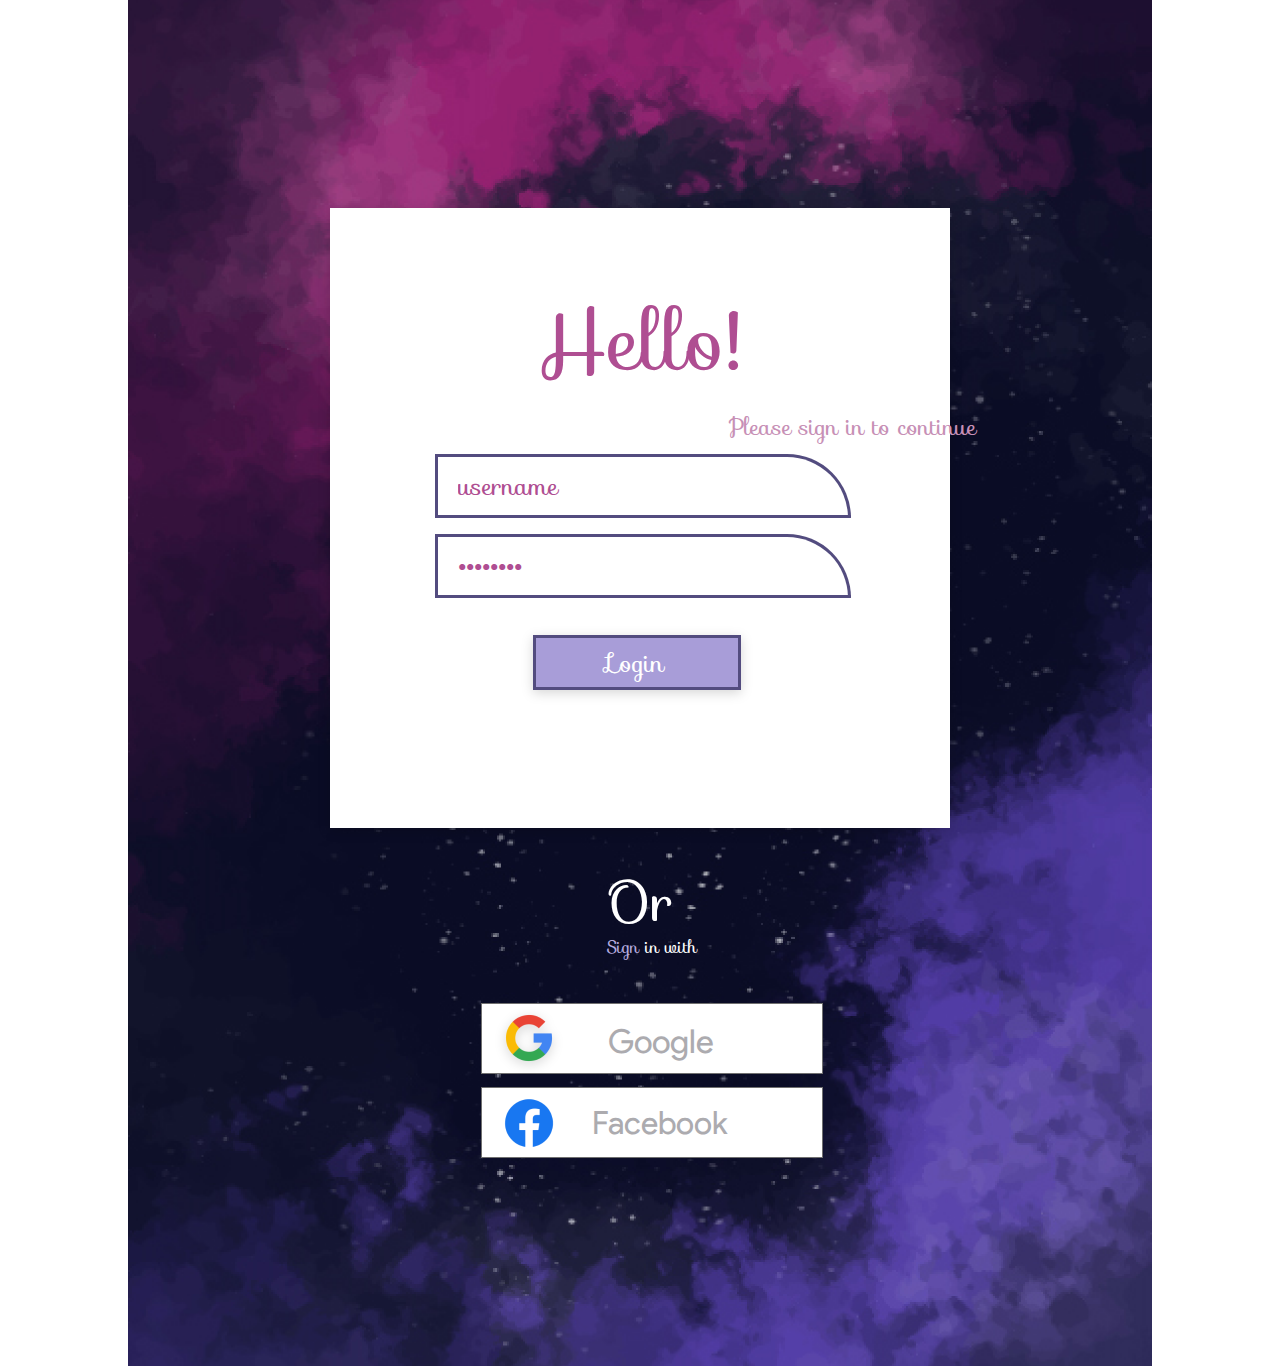
==== x1024/x1024.html @ 7624d6ab "first" ====
<!DOCTYPE html>
<html>

<head>
    <meta charset="utf-8">
    <title>Login Page</title>
    <meta name="viewport" content="width=device-width, initial-scale=1.0">
    <link rel="stylesheet" href="x1024.css">
    <script type="text/javascript">
        console.log(screen.width);
    </script>
</head>

<body>
    <div data-layer="06996014-0da0-4345-9a10-06ce4ec0eaaf" class="x1024">
        <div data-layer="4c2191fe-3790-425d-b6cc-a160a55b7c61" class="website">
            <div data-layer="8a133df7-aa14-4589-99c1-065ec653ecca" class="background5bb10cc5">
                <div data-layer="cbf87fc3-3740-4b5e-8194-6413432166a3" class="background"></div>
            </div>
            <div data-layer="cff890af-5777-4051-8615-98cfe3a8a1fc" class="loginForm"> <button type="button"
                    data-layer="66f06be8-00e6-43c3-88cc-ad3bc4954e19" name="facebookLogo" class="facebookLogo">
                    <div data-layer="e5cf8885-9d4d-4a96-a01b-4b729440501c" class="logo000f848e">
                        <div data-layer="33cc0f7d-dd61-4092-9d1c-02b6c33037a9" class="facebookrect6149acb6"></div>
                        <svg data-layer="96ffb947-8a3a-4951-bea8-08791b7230bf" preserveAspectRatio="none"
                            viewBox="0 0 50 50" class="facebooklogob22a8572">
                            <defs>
                                <pattern id="img-facebooklogob22a8572" patternContentUnits="userSpaceOnUse" width="100%"
                                    height="100%">
                                    <image xlink:href="assets/facebooklogob22a8572.png" x="0" y="0" width="50.00px"
                                        height="50.00px" />
                                </pattern>
                            </defs>
                            <path
                                d="M 25 0 C 38.8071174621582 0 50 11.1928825378418 50 25 C 50 38.8071174621582 38.8071174621582 50 25 50 C 11.1928825378418 50 0 38.8071174621582 0 25 C 0 11.1928825378418 11.1928825378418 0 25 0 Z"
                                fill="url(#img-facebooklogob22a8572)" />
                        </svg>
                        <div data-layer="95bb6014-3e74-4f67-9935-4bfc387d44ef" class="facebook63fe1c0b">Facebook</div>
                    </div>
                    <div data-layer="4ebdb425-833b-4869-a944-f3d8877b763a" class="logo8d537b57">
                        <div data-layer="64442ae7-9b20-4f4d-afd3-f9423cf5f884" class="facebookrectd23b0a0f"></div>
                        <svg data-layer="4b50378a-e446-4d9b-9322-bf947736691b" preserveAspectRatio="none"
                            viewBox="0 0 50 50" class="facebooklogobdb9234d">
                            <defs>
                                <pattern id="img-facebooklogobdb9234d" patternContentUnits="userSpaceOnUse" width="100%"
                                    height="100%">
                                    <image xlink:href="assets/facebooklogobdb9234d.png" x="0" y="0" width="50.00px"
                                        height="50.00px" />
                                </pattern>
                            </defs>
                            <path
                                d="M 25 0 C 38.8071174621582 0 50 11.1928825378418 50 25 C 50 38.8071174621582 38.8071174621582 50 25 50 C 11.1928825378418 50 0 38.8071174621582 0 25 C 0 11.1928825378418 11.1928825378418 0 25 0 Z"
                                fill="url(#img-facebooklogobdb9234d)" />
                        </svg>
                        <div data-layer="facfa5a8-1913-48be-a22a-1544309f64ad" class="facebook3831010b">Facebook</div>
                    </div>
                    <div data-layer="7caef04f-f665-48e0-9fbf-e6f5e1e506fe" class="logoa5925969">
                        <div data-layer="d1ba24a2-1dd3-4b01-bc7f-4114c4512210" class="facebookrect"></div>
                        <svg data-layer="209c34a5-d005-463c-bb88-52cc22680913" preserveAspectRatio="none"
                            viewBox="0 0 50 50" class="facebooklogo">
                            <defs>
                                <pattern id="img-facebooklogo" patternContentUnits="userSpaceOnUse" width="100%"
                                    height="100%">
                                    <image xlink:href="assets/facebooklogo.png" x="0" y="0" width="50.00px"
                                        height="50.00px" />
                                </pattern>
                            </defs>
                            <path
                                d="M 25 0 C 38.8071174621582 0 50 11.1928825378418 50 25 C 50 38.8071174621582 38.8071174621582 50 25 50 C 11.1928825378418 50 0 38.8071174621582 0 25 C 0 11.1928825378418 11.1928825378418 0 25 0 Z"
                                fill="url(#img-facebooklogo)" />
                        </svg>
                        <div data-layer="62e8162f-1717-4dc8-8aa2-21796765a049" class="facebook">Facebook</div>
                    </div>
                </button>
                <button type="button" data-layer="5bb12b77-4bcf-4db2-8813-9a009b076f96" name="googleLogo"
                    class="googleLogo">
                    <div data-layer="7aa3e3fb-da29-4218-8ebf-0dfdd0ab4d3e" class="logo41f1d708">
                        <div data-layer="cbe11f07-ab63-4a25-a7b4-08d5435fb475" class="googlerect0ce26aff"></div>
                        <svg data-layer="506bcc7a-b316-4485-9949-feb83c23cc85" preserveAspectRatio="none"
                            viewBox="0 0 50 50.00006103515625" class="googlelogo6697def2">
                            <defs>
                                <pattern id="img-googlelogo6697def2" patternContentUnits="userSpaceOnUse" width="100%"
                                    height="100%">
                                    <image xlink:href="assets/googlelogo6697def2.png" x="0" y="0" width="50.00px"
                                        height="50.00px" />
                                </pattern>
                            </defs>
                            <path
                                d="M 25 0 C 38.8071174621582 0 50 11.1928825378418 50 25 C 50 38.8071174621582 38.8071174621582 50 25 50 C 11.1928825378418 50 0 38.8071174621582 0 25 C 0 11.1928825378418 11.1928825378418 0 25 0 Z"
                                fill="url(#img-googlelogo6697def2)" />
                        </svg>
                        <div data-layer="c0dc6bf3-0568-43ff-8e1c-f2139d599ecb" class="googled1f104d8">Google</div>
                    </div>
                    <div data-layer="20427b47-bdc6-4d61-b31f-3e57d86d5867" class="logoa12763c3">
                        <div data-layer="cc93e8c5-9595-4054-9e9d-10f27ca46ffa" class="googlerect89e40c56"></div>
                        <svg data-layer="2f8b3c74-9be0-4b70-a5b3-41de9ef0e9d9" preserveAspectRatio="none"
                            viewBox="0 0 50 50.00006103515625" class="googlelogo486d5aec">
                            <defs>
                                <pattern id="img-googlelogo486d5aec" patternContentUnits="userSpaceOnUse" width="100%"
                                    height="100%">
                                    <image xlink:href="assets/googlelogo486d5aec.png" x="0" y="0" width="50.00px"
                                        height="50.00px" />
                                </pattern>
                            </defs>
                            <path
                                d="M 25 0 C 38.8071174621582 0 50 11.1928825378418 50 25 C 50 38.8071174621582 38.8071174621582 50 25 50 C 11.1928825378418 50 0 38.8071174621582 0 25 C 0 11.1928825378418 11.1928825378418 0 25 0 Z"
                                fill="url(#img-googlelogo486d5aec)" />
                        </svg>
                        <div data-layer="e44da923-8d5e-4588-b884-30583d422ebb" class="googlee2204d9d">Google</div>
                    </div>
                    <div data-layer="b1e971a9-150d-4ad6-b176-ee378f7b9c83" class="logo">
                        <div data-layer="58e5048d-198b-49fd-9f3c-97089f587b92" class="googlerect"></div>
                        <svg data-layer="cd3f58ec-20ab-45b5-9653-9ea61df67937" preserveAspectRatio="none"
                            viewBox="0 0 50 50.00006103515625" class="googlelogo">
                            <defs>
                                <pattern id="img-googlelogo" patternContentUnits="userSpaceOnUse" width="100%"
                                    height="100%">
                                    <image xlink:href="assets/googlelogo.png" x="0" y="0" width="50.00px"
                                        height="50.00px" />
                                </pattern>
                            </defs>
                            <path
                                d="M 25 0 C 38.8071174621582 0 50 11.1928825378418 50 25 C 50 38.8071174621582 38.8071174621582 50 25 50 C 11.1928825378418 50 0 38.8071174621582 0 25 C 0 11.1928825378418 11.1928825378418 0 25 0 Z"
                                fill="url(#img-googlelogo)" />
                        </svg>
                        <div data-layer="ea68365a-35b3-4d1b-af62-8c14baaffc54" class="google">Google</div>
                    </div>
                </button>
                <div data-layer="1f86069e-5987-499f-a025-ecbf13a35329" class="orSignInWith"><span
                        class="orSignInWith-0">Or <br /></span><span class="orSignInWith-4">Sign</span><span
                        class="orSignInWith-8"> in with</span></div>
                <div data-layer="378a4dd3-55c2-49dd-87a3-4905cf69a5fc" class="loginrect"></div>
                <button type="button" data-layer="ab7150c4-b58f-46d1-ac87-82442983d170" name="buttonlogin"
                    class="buttonlogin">
                    <div data-layer="7d0a17c1-29d7-48f8-8537-2f89924840fd" class="button">
                        <div data-layer="7ed9c285-87b8-4e0a-b128-adcaff6a5e24" class="loginrect61e9450b"></div>
                        <div data-layer="71d15f49-fdc7-4a36-93ac-c3420777baf2" class="login">Login</div>
                    </div>
                    <div data-layer="4cd98711-ad1a-433b-944f-2de5235ece89" class="button96b5100b">
                        <div data-layer="74696631-dc54-4b39-a6fd-22218e50c262" class="loginrectb24062c4"></div>
                        <div data-layer="2a578a89-770d-484c-8388-fd1aacbed976" class="login578e8738">Login</div>
                    </div>
                    <div data-layer="73942c55-8e97-4cba-a141-83d5f6ae4692" class="buttondadde94b">
                        <div data-layer="f0057912-6d5a-4fcd-b870-17f377eaae62" class="loginrect78828ba6"></div>
                        <div data-layer="33de9ef5-f6f1-465e-86d3-86c0b1a85c43" class="login89933ac0">Login</div>
                    </div>
                </button>
                <input data-layer="d7cd3dd2-436c-41c9-97a7-5460c1c80802" class="password" type="password"
                    id="password-5fe6c8e45876" name='password' placeholder='password' value='password' />
                <input data-layer="60f983f3-3771-4bf3-a324-db708fb24c92" class="username" type="text"
                    id="username-21c76762f6cf" name='username' placeholder='username' value='username' />
                <button type="button" data-layer="7fa458bc-d57f-4f74-b107-0ae8155ed9d7" name="greetings"
                    class="greetings">
                    <div data-layer="77b8696d-60e4-47fc-b0c9-cc4b478286f8" class="default">
                        <div data-layer="0a7ec2b3-8905-46a4-8d5e-c59205ccdf6c" class="hello">Hello!</div>
                        <div data-layer="90de5810-2c1a-4804-abab-f3cc1c2ec66c" class="pleaseSignInToContinue">Please
                            sign in to continue</div>
                    </div>
                    <div data-layer="2d4528ff-bd74-45e6-9b46-755cd51c737b" class="default8616e8f6">
                        <div data-layer="a7818c16-ef41-4e87-87da-5ff7b4ac74c5" class="helloebcd25c8">Hello!</div>
                        <div data-layer="836bbcd0-b617-4ee7-bb1a-ea4db23b5386" class="pleaseSignInToContinue56eed78a">
                            Please sign in to continue</div>
                    </div>
                </button>
            </div>
        </div>
    </div>



</body>

</html>
---- x1024/x1024.css ----
html {
        height: 100%;
        width: 100%;
      }

      body {
        font-family: 'Open Sans', serif;
        margin: 0;
        padding: 0;
        height: 100%;
        width: 100%;
        -webkit-font-smoothing: antialiased;
        overflow: -moz-scrollbars-none;
        -ms-overflow-style: none;
      }

      
        @font-face {
          font-family: productsans_regular;
          src: url(assets/Product%20Sans%20Regular.ttf);
        }
        
        @font-face {
          font-family: sofia_regular;
          src: url(assets/Sofia-Regular.otf);
        }
        

      .x1024 {

      display: block;
      position: absolute;
      box-sizing: content-box;
      -ms-transform: rotate(0.00deg);
    -webkit-transform: rotate(0.00deg);
    transform: rotate(0.00deg);
    -ms-transform-origin: center;
    -webkit-transform-origin: center;
    transform-origin: center;
      opacity: 1;
      cursor: default;
      margin-top: 0.00px;
      margin-right: 0.00px;
      margin-bottom: 0.00px;
      margin-left: -512px;
      padding-top: 0.00px;
      padding-right: 0.00px;
      padding-bottom: 0.00px;
      padding-left: 0.00px;
      overflow-x: auto;
      overflow-y: auto;
      background-color: rgba(255, 255, 255, 1);
      width: 1024.00px;
    height: 1366.00px;
    left: 50%;
    top: 0px;

}

.x1024 .website {

      display: block;
      position: absolute;
      box-sizing: content-box;
      -ms-transform: rotate(0.00deg);
    -webkit-transform: rotate(0.00deg);
    transform: rotate(0.00deg);
    -ms-transform-origin: center;
    -webkit-transform-origin: center;
    transform-origin: center;
      opacity: 1;
      cursor: default;
      margin-top: 0.00px;
      margin-right: 0.00px;
      margin-bottom: 0.00px;
      margin-left: 0.00px;
      padding-top: 0.00px;
      padding-right: 0.00px;
      padding-bottom: 0.00px;
      padding-left: 0.00px;
      overflow-x: unset;
      overflow-y: unset;
      background-color: transparent;
      width: auto;
    height: 1666.00px;
    left: 0.00px;
    top: -150.00px;
    right: 0.00px;

}

.x1024 .website .background5bb10cc5 {

      display: block;
      position: absolute;
      box-sizing: content-box;
      -ms-transform: rotate(0.00deg);
    -webkit-transform: rotate(0.00deg);
    transform: rotate(0.00deg);
    -ms-transform-origin: center;
    -webkit-transform-origin: center;
    transform-origin: center;
      opacity: 1;
      cursor: default;
      margin-top: 0.00px;
      margin-right: 0.00px;
      margin-bottom: 0.00px;
      margin-left: -512px;
      padding-top: 0.00px;
      padding-right: 0.00px;
      padding-bottom: 0.00px;
      padding-left: 0.00px;
      overflow-x: unset;
      overflow-y: unset;
      background-color: transparent;
      width: 1024.00px;
    height: 1666.00px;
    left: 50%;
    top: 0.00px;

}

.x1024 .website .background5bb10cc5 .background {
    position: absolute;
      box-sizing: content-box;
      -ms-transform: rotate(90.00deg);
    -webkit-transform: rotate(90.00deg);
    transform: rotate(90.00deg);
    -ms-transform-origin: center;
    -webkit-transform-origin: center;
    transform-origin: center;
      background-image: url("assets/background.png");
    background-position: center;
    background-repeat: no-repeat;
    background-size: cover;
      opacity: 1;
      cursor: default;
      margin-top: 0.00px;
      margin-right: 0.00px;
      margin-bottom: 0.00px;
      margin-left: 0.00px;
      padding-top: 0.00px;
      padding-right: 0.00px;
      padding-bottom: 0.00px;
      padding-left: 0.00px;
      background-color: rgba(255, 255, 255, 0);
      border-bottom-color: rgba(112, 112, 112, 1);
      border-bottom-style: none;
      border-bottom-width: 1.00px;
      border-left-color: rgba(112, 112, 112, 1);
      border-left-style: none;
      border-left-width: 1.00px;
      border-right-color: rgba(112, 112, 112, 1);
      border-right-style: none;
      border-right-width: 1.00px;
      border-top-color: rgba(112, 112, 112, 1);
      border-top-style: none;
      border-top-width: 1.00px;
      border-top-left-radius: 0.00px;
      border-top-right-radius: 0.00px;
      border-bottom-left-radius: 0.00px;
      border-bottom-right-radius: 0.00px;
      box-shadow: none;
      width: 1666.00px;
    height: 1024.00px;
    left: -321.00px;
    top: 321.00px;

}

.x1024 .website .loginForm {

      display: block;
      position: absolute;
      box-sizing: content-box;
      -ms-transform: rotate(0.00deg);
    -webkit-transform: rotate(0.00deg);
    transform: rotate(0.00deg);
    -ms-transform-origin: center;
    -webkit-transform-origin: center;
    transform-origin: center;
      opacity: 1;
      cursor: default;
      margin-top: 0.00px;
      margin-right: 0.00px;
      margin-bottom: 0.00px;
      margin-left: -310px;
      padding-top: 0.00px;
      padding-right: 0.00px;
      padding-bottom: 0.00px;
      padding-left: 0.00px;
      overflow-x: unset;
      overflow-y: unset;
      background-color: transparent;
      width: 620.00px;
    height: 950.00px;
    left: 50%;
    top: 358.00px;

}

.x1024 .website .loginForm .facebookLogo {

      display: block;
      position: absolute;
      box-sizing: content-box;
      -ms-transform: rotate(0.00deg);
    -webkit-transform: rotate(0.00deg);
    transform: rotate(0.00deg);
    -ms-transform-origin: center;
    -webkit-transform-origin: center;
    transform-origin: center;
      opacity: 1;
      cursor: pointer;
      margin-top: 0.00px;
      margin-right: 0.00px;
      margin-bottom: 0.00px;
      margin-left: 0.00px;
      padding-top: 0.00px;
      padding-right: 0.00px;
      padding-bottom: 0.00px;
      padding-left: 0.00px;
      overflow-x: unset;
      overflow-y: unset;
      background-color: transparent;
      width: 342.00px;
    height: 71.00px;
    left: 151.00px;
    top: 879.00px;

  border: none;
  outline: none;
}
.x1024 .website .loginForm .facebookLogo .logo000f848e {

      display: block;
      position: absolute;
      box-sizing: content-box;
      display: none;
      -ms-transform: rotate(0.00deg);
    -webkit-transform: rotate(0.00deg);
    transform: rotate(0.00deg);
    -ms-transform-origin: center;
    -webkit-transform-origin: center;
    transform-origin: center;
      opacity: 1;
      cursor: pointer;
      margin-top: 0.00px;
      margin-right: 0.00px;
      margin-bottom: 0.00px;
      margin-left: 0.00px;
      padding-top: 0.00px;
      padding-right: 0.00px;
      padding-bottom: 0.00px;
      padding-left: 0.00px;
      overflow-x: unset;
      overflow-y: unset;
      background-color: transparent;
      width: 342.00px;
    height: 71.00px;
    left: 0.00px;
    top: 0.00px;

}

.x1024 .website .loginForm .facebookLogo .logo000f848e .facebookrect6149acb6 {
    position: absolute;
      box-sizing: border-box;
      -ms-transform: rotate(0.00deg);
    -webkit-transform: rotate(0.00deg);
    transform: rotate(0.00deg);
    -ms-transform-origin: center;
    -webkit-transform-origin: center;
    transform-origin: center;
      opacity: 1;
      cursor: pointer;
      margin-top: 0.00px;
      margin-right: 0.00px;
      margin-bottom: 0.00px;
      margin-left: 0.00px;
      padding-top: 0.00px;
      padding-right: 0.00px;
      padding-bottom: 0.00px;
      padding-left: 0.00px;
      background-color: rgba(203, 134, 181, 1);
      border-bottom-color: rgba(112, 112, 112, 1);
      border-bottom-style: solid;
      border-bottom-width: 1.00px;
      border-left-color: rgba(112, 112, 112, 1);
      border-left-style: solid;
      border-left-width: 1.00px;
      border-right-color: rgba(112, 112, 112, 1);
      border-right-style: solid;
      border-right-width: 1.00px;
      border-top-color: rgba(112, 112, 112, 1);
      border-top-style: solid;
      border-top-width: 1.00px;
      border-top-left-radius: 0.00px;
      border-top-right-radius: 0.00px;
      border-bottom-left-radius: 0.00px;
      border-bottom-right-radius: 0.00px;
      box-shadow: none;
      width: 342.00px;
    height: 71.00px;
    left: 0.00px;
    top: 0.00px;

}

.x1024 .website .loginForm .facebookLogo .logo000f848e .facebooklogob22a8572 {
    position: absolute;
      box-sizing: content-box;
      -ms-transform: rotate(0.00deg);
    -webkit-transform: rotate(0.00deg);
    transform: rotate(0.00deg);
    -ms-transform-origin: center;
    -webkit-transform-origin: center;
    transform-origin: center;
      opacity: 1;
      cursor: pointer;
      margin-top: 0.00px;
      margin-right: 0.00px;
      margin-bottom: 0.00px;
      margin-left: 0.00px;
      padding-top: 0.00px;
      padding-right: 0.00px;
      padding-bottom: 0.00px;
      padding-left: 0.00px;
      fill: rgba(255, 255, 255, 0);
      -webkit-filter: drop-shadow(0px 3px 6px rgba(0, 0, 0, 0.1607843137254902));
    filter: drop-shadow(0px 3px 6px rgba(0, 0, 0, 0.1607843137254902));
      width: 50.00px;
    height: 50.00px;
    left: 23.00px;
    top: 11.00px;

}

.x1024 .website .loginForm .facebookLogo .logo000f848e .facebook63fe1c0b {
    position: absolute;
      box-sizing: content-box;
      -ms-transform: rotate(0.00deg);
    -webkit-transform: rotate(0.00deg);
    transform: rotate(0.00deg);
    -ms-transform-origin: center;
    -webkit-transform-origin: center;
    transform-origin: center;
      opacity: 1;
      cursor: pointer;
      margin-top: 0.00px;
      margin-right: 0.00px;
      margin-bottom: 0.00px;
      margin-left: 0.00px;
      padding-top: 0.00px;
      padding-right: 0.00px;
      padding-bottom: 0.00px;
      padding-left: 0.00px;
      background-color: rgba(255, 255, 255, 0);
      text-align: left;
      line-height: 62.00px;
      letter-spacing: 0.00px;
      color: rgba(255, 255, 255, 1);
      -webkit-text-stroke: 1.00px rgba(0, 0, 0, 0);
      font-size: 32.00px;
      font-weight: 400;
    font-style: normal;
      font-family: productsans_regular, Arial;
      text-decoration: none;
      box-shadow: none;
      overflow-x: unset;
      overflow-y: unset;
      white-space: pre;
      width: 136.00px;
    height: 39.00px;
    left: 111.00px;
    top: 4.50px;

}

.x1024 .website .loginForm .facebookLogo .logo8d537b57 {

      display: block;
      position: absolute;
      box-sizing: content-box;
      display: none;
      -ms-transform: rotate(0.00deg);
    -webkit-transform: rotate(0.00deg);
    transform: rotate(0.00deg);
    -ms-transform-origin: center;
    -webkit-transform-origin: center;
    transform-origin: center;
      opacity: 1;
      cursor: pointer;
      margin-top: 0.00px;
      margin-right: 0.00px;
      margin-bottom: 0.00px;
      margin-left: 0.00px;
      padding-top: 0.00px;
      padding-right: 0.00px;
      padding-bottom: 0.00px;
      padding-left: 0.00px;
      overflow-x: unset;
      overflow-y: unset;
      background-color: transparent;
      width: 342.00px;
    height: 71.00px;
    left: 0.00px;
    top: 0.00px;

}

.x1024 .website .loginForm .facebookLogo .logo8d537b57 .facebookrectd23b0a0f {
    position: absolute;
      box-sizing: border-box;
      -ms-transform: rotate(0.00deg);
    -webkit-transform: rotate(0.00deg);
    transform: rotate(0.00deg);
    -ms-transform-origin: center;
    -webkit-transform-origin: center;
    transform-origin: center;
      opacity: 1;
      cursor: pointer;
      margin-top: 0.00px;
      margin-right: 0.00px;
      margin-bottom: 0.00px;
      margin-left: 0.00px;
      padding-top: 0.00px;
      padding-right: 0.00px;
      padding-bottom: 0.00px;
      padding-left: 0.00px;
      background-color: rgba(207, 207, 207, 1);
      border-bottom-color: rgba(112, 112, 112, 1);
      border-bottom-style: solid;
      border-bottom-width: 1.00px;
      border-left-color: rgba(112, 112, 112, 1);
      border-left-style: solid;
      border-left-width: 1.00px;
      border-right-color: rgba(112, 112, 112, 1);
      border-right-style: solid;
      border-right-width: 1.00px;
      border-top-color: rgba(112, 112, 112, 1);
      border-top-style: solid;
      border-top-width: 1.00px;
      border-top-left-radius: 0.00px;
      border-top-right-radius: 0.00px;
      border-bottom-left-radius: 0.00px;
      border-bottom-right-radius: 0.00px;
      box-shadow: none;
      width: 342.00px;
    height: 71.00px;
    left: 0.00px;
    top: 0.00px;

}

.x1024 .website .loginForm .facebookLogo .logo8d537b57 .facebooklogobdb9234d {
    position: absolute;
      box-sizing: content-box;
      -ms-transform: rotate(0.00deg);
    -webkit-transform: rotate(0.00deg);
    transform: rotate(0.00deg);
    -ms-transform-origin: center;
    -webkit-transform-origin: center;
    transform-origin: center;
      opacity: 1;
      cursor: pointer;
      margin-top: 0.00px;
      margin-right: 0.00px;
      margin-bottom: 0.00px;
      margin-left: 0.00px;
      padding-top: 0.00px;
      padding-right: 0.00px;
      padding-bottom: 0.00px;
      padding-left: 0.00px;
      fill: rgba(255, 255, 255, 0);
      box-shadow: none;
      width: 50.00px;
    height: 50.00px;
    left: 23.00px;
    top: 11.00px;

}

.x1024 .website .loginForm .facebookLogo .logo8d537b57 .facebook3831010b {
    position: absolute;
      box-sizing: content-box;
      -ms-transform: rotate(0.00deg);
    -webkit-transform: rotate(0.00deg);
    transform: rotate(0.00deg);
    -ms-transform-origin: center;
    -webkit-transform-origin: center;
    transform-origin: center;
      opacity: 1;
      cursor: pointer;
      margin-top: 0.00px;
      margin-right: 0.00px;
      margin-bottom: 0.00px;
      margin-left: 0.00px;
      padding-top: 0.00px;
      padding-right: 0.00px;
      padding-bottom: 0.00px;
      padding-left: 0.00px;
      background-color: rgba(255, 255, 255, 0);
      text-align: left;
      line-height: 62.00px;
      letter-spacing: 0.00px;
      color: rgba(172, 171, 175, 1);
      -webkit-text-stroke: 1.00px rgba(0, 0, 0, 0);
      font-size: 32.00px;
      font-weight: 400;
    font-style: normal;
      font-family: productsans_regular, Arial;
      text-decoration: none;
      box-shadow: none;
      overflow-x: unset;
      overflow-y: unset;
      white-space: pre;
      width: 136.00px;
    height: 39.00px;
    left: 113.00px;
    top: 4.50px;

}

.x1024 .website .loginForm .facebookLogo .logoa5925969 {

      display: block;
      position: absolute;
      box-sizing: content-box;
      -ms-transform: rotate(0.00deg);
    -webkit-transform: rotate(0.00deg);
    transform: rotate(0.00deg);
    -ms-transform-origin: center;
    -webkit-transform-origin: center;
    transform-origin: center;
      opacity: 1;
      cursor: pointer;
      margin-top: 0.00px;
      margin-right: 0.00px;
      margin-bottom: 0.00px;
      margin-left: 0.00px;
      padding-top: 0.00px;
      padding-right: 0.00px;
      padding-bottom: 0.00px;
      padding-left: 0.00px;
      overflow-x: unset;
      overflow-y: unset;
      background-color: transparent;
      width: 342.00px;
    height: 71.00px;
    left: 0.00px;
    top: 0.00px;

}

.x1024 .website .loginForm .facebookLogo .logoa5925969 .facebookrect {
    position: absolute;
      box-sizing: border-box;
      -ms-transform: rotate(0.00deg);
    -webkit-transform: rotate(0.00deg);
    transform: rotate(0.00deg);
    -ms-transform-origin: center;
    -webkit-transform-origin: center;
    transform-origin: center;
      opacity: 1;
      cursor: pointer;
      margin-top: 0.00px;
      margin-right: 0.00px;
      margin-bottom: 0.00px;
      margin-left: 0.00px;
      padding-top: 0.00px;
      padding-right: 0.00px;
      padding-bottom: 0.00px;
      padding-left: 0.00px;
      background-color: rgba(255, 255, 255, 1);
      border-bottom-color: rgba(112, 112, 112, 1);
      border-bottom-style: solid;
      border-bottom-width: 1.00px;
      border-left-color: rgba(112, 112, 112, 1);
      border-left-style: solid;
      border-left-width: 1.00px;
      border-right-color: rgba(112, 112, 112, 1);
      border-right-style: solid;
      border-right-width: 1.00px;
      border-top-color: rgba(112, 112, 112, 1);
      border-top-style: solid;
      border-top-width: 1.00px;
      border-top-left-radius: 0.00px;
      border-top-right-radius: 0.00px;
      border-bottom-left-radius: 0.00px;
      border-bottom-right-radius: 0.00px;
      box-shadow: none;
      width: 342.00px;
    height: 71.00px;
    left: 0.00px;
    top: 0.00px;

}

.x1024 .website .loginForm .facebookLogo .logoa5925969 .facebooklogo {
    position: absolute;
      box-sizing: content-box;
      -ms-transform: rotate(0.00deg);
    -webkit-transform: rotate(0.00deg);
    transform: rotate(0.00deg);
    -ms-transform-origin: center;
    -webkit-transform-origin: center;
    transform-origin: center;
      opacity: 1;
      cursor: pointer;
      margin-top: 0.00px;
      margin-right: 0.00px;
      margin-bottom: 0.00px;
      margin-left: 0.00px;
      padding-top: 0.00px;
      padding-right: 0.00px;
      padding-bottom: 0.00px;
      padding-left: 0.00px;
      fill: rgba(255, 255, 255, 0);
      box-shadow: none;
      width: 50.00px;
    height: 50.00px;
    left: 23.00px;
    top: 11.00px;

}

.x1024 .website .loginForm .facebookLogo .logoa5925969 .facebook {
    position: absolute;
      box-sizing: content-box;
      -ms-transform: rotate(0.00deg);
    -webkit-transform: rotate(0.00deg);
    transform: rotate(0.00deg);
    -ms-transform-origin: center;
    -webkit-transform-origin: center;
    transform-origin: center;
      opacity: 1;
      cursor: pointer;
      margin-top: 0.00px;
      margin-right: 0.00px;
      margin-bottom: 0.00px;
      margin-left: 0.00px;
      padding-top: 0.00px;
      padding-right: 0.00px;
      padding-bottom: 0.00px;
      padding-left: 0.00px;
      background-color: rgba(255, 255, 255, 0);
      text-align: left;
      line-height: 62.00px;
      letter-spacing: 0.00px;
      color: rgba(172, 171, 175, 1);
      -webkit-text-stroke: 1.00px rgba(0, 0, 0, 0);
      font-size: 32.00px;
      font-weight: 400;
    font-style: normal;
      font-family: productsans_regular, Arial;
      text-decoration: none;
      box-shadow: none;
      overflow-x: unset;
      overflow-y: unset;
      white-space: pre;
      width: 136.00px;
    height: 39.00px;
    left: 111.00px;
    top: 4.50px;

}




.x1024 .website .loginForm .facebookLogo:hover > .logo8d537b57 {
  display: inherit;
}
.x1024 .website .loginForm .facebookLogo:hover > .logoa5925969 {
  display: none;
}
.x1024 .website .loginForm .facebookLogo:hover > .logo000f848e {
  display: none;
}
.x1024 .website .loginForm .facebookLogo:active > .logo000f848e {
  display: inherit;
}
.x1024 .website .loginForm .facebookLogo:active > .logo8d537b57 {
  display: none;
}
.x1024 .website .loginForm .facebookLogo:active > .logoa5925969 {
  display: none;
}


.x1024 .website .loginForm .googleLogo {

      display: block;
      position: absolute;
      box-sizing: content-box;
      -ms-transform: rotate(0.00deg);
    -webkit-transform: rotate(0.00deg);
    transform: rotate(0.00deg);
    -ms-transform-origin: center;
    -webkit-transform-origin: center;
    transform-origin: center;
      opacity: 1;
      cursor: pointer;
      margin-top: 0.00px;
      margin-right: 0.00px;
      margin-bottom: 0.00px;
      margin-left: 0.00px;
      padding-top: 0.00px;
      padding-right: 0.00px;
      padding-bottom: 0.00px;
      padding-left: 0.00px;
      overflow-x: unset;
      overflow-y: unset;
      background-color: transparent;
      width: 342.00px;
    height: 71.00px;
    left: 151.00px;
    top: 795.00px;

  border: none;
  outline: none;
}
.x1024 .website .loginForm .googleLogo .logo41f1d708 {

      display: block;
      position: absolute;
      box-sizing: content-box;
      display: none;
      -ms-transform: rotate(0.00deg);
    -webkit-transform: rotate(0.00deg);
    transform: rotate(0.00deg);
    -ms-transform-origin: center;
    -webkit-transform-origin: center;
    transform-origin: center;
      opacity: 1;
      cursor: pointer;
      margin-top: 0.00px;
      margin-right: 0.00px;
      margin-bottom: 0.00px;
      margin-left: 0.00px;
      padding-top: 0.00px;
      padding-right: 0.00px;
      padding-bottom: 0.00px;
      padding-left: 0.00px;
      overflow-x: unset;
      overflow-y: unset;
      background-color: transparent;
      width: 341.00px;
    height: 71.00px;
    left: 0.00px;
    top: 0.00px;

}

.x1024 .website .loginForm .googleLogo .logo41f1d708 .googlerect0ce26aff {
    position: absolute;
      box-sizing: border-box;
      -ms-transform: rotate(0.00deg);
    -webkit-transform: rotate(0.00deg);
    transform: rotate(0.00deg);
    -ms-transform-origin: center;
    -webkit-transform-origin: center;
    transform-origin: center;
      opacity: 1;
      cursor: pointer;
      margin-top: 0.00px;
      margin-right: 0.00px;
      margin-bottom: 0.00px;
      margin-left: 0.00px;
      padding-top: 0.00px;
      padding-right: 0.00px;
      padding-bottom: 0.00px;
      padding-left: 0.00px;
      background-color: rgba(115, 102, 162, 1);
      border-bottom-color: rgba(112, 112, 112, 1);
      border-bottom-style: solid;
      border-bottom-width: 1.00px;
      border-left-color: rgba(112, 112, 112, 1);
      border-left-style: solid;
      border-left-width: 1.00px;
      border-right-color: rgba(112, 112, 112, 1);
      border-right-style: solid;
      border-right-width: 1.00px;
      border-top-color: rgba(112, 112, 112, 1);
      border-top-style: solid;
      border-top-width: 1.00px;
      border-top-left-radius: 0.00px;
      border-top-right-radius: 0.00px;
      border-bottom-left-radius: 0.00px;
      border-bottom-right-radius: 0.00px;
      box-shadow: none;
      width: 341.00px;
    height: 71.00px;
    left: 0.00px;
    top: 0.00px;

}

.x1024 .website .loginForm .googleLogo .logo41f1d708 .googlelogo6697def2 {
    position: absolute;
      box-sizing: content-box;
      -ms-transform: rotate(0.00deg);
    -webkit-transform: rotate(0.00deg);
    transform: rotate(0.00deg);
    -ms-transform-origin: center;
    -webkit-transform-origin: center;
    transform-origin: center;
      opacity: 1;
      cursor: pointer;
      margin-top: 0.00px;
      margin-right: 0.00px;
      margin-bottom: 0.00px;
      margin-left: 0.00px;
      padding-top: 0.00px;
      padding-right: 0.00px;
      padding-bottom: 0.00px;
      padding-left: 0.00px;
      fill: rgba(255, 255, 255, 0);
      -webkit-filter: drop-shadow(0px 3px 6px rgba(0, 0, 0, 0.1607843137254902));
    filter: drop-shadow(0px 3px 6px rgba(0, 0, 0, 0.1607843137254902));
      width: 50.00px;
    height: 50.00px;
    left: 23.00px;
    top: 10.00px;

}

.x1024 .website .loginForm .googleLogo .logo41f1d708 .googled1f104d8 {
    position: absolute;
      box-sizing: content-box;
      -ms-transform: rotate(0.00deg);
    -webkit-transform: rotate(0.00deg);
    transform: rotate(0.00deg);
    -ms-transform-origin: center;
    -webkit-transform-origin: center;
    transform-origin: center;
      opacity: 1;
      cursor: pointer;
      margin-top: 0.00px;
      margin-right: 0.00px;
      margin-bottom: 0.00px;
      margin-left: 0.00px;
      padding-top: 0.00px;
      padding-right: 0.00px;
      padding-bottom: 0.00px;
      padding-left: 0.00px;
      background-color: rgba(255, 255, 255, 0);
      text-align: left;
      line-height: 64.00px;
      letter-spacing: 0.00px;
      color: rgba(255, 255, 255, 1);
      -webkit-text-stroke: 1.00px rgba(0, 0, 0, 0);
      font-size: 33.00px;
      font-weight: 400;
    font-style: normal;
      font-family: productsans_regular, Arial;
      text-decoration: none;
      box-shadow: none;
      overflow-x: unset;
      overflow-y: unset;
      white-space: pre;
      width: 106.00px;
    height: 40.00px;
    left: 127.00px;
    top: 6.00px;

}

.x1024 .website .loginForm .googleLogo .logoa12763c3 {

      display: block;
      position: absolute;
      box-sizing: content-box;
      display: none;
      -ms-transform: rotate(0.00deg);
    -webkit-transform: rotate(0.00deg);
    transform: rotate(0.00deg);
    -ms-transform-origin: center;
    -webkit-transform-origin: center;
    transform-origin: center;
      opacity: 1;
      cursor: pointer;
      margin-top: 0.00px;
      margin-right: 0.00px;
      margin-bottom: 0.00px;
      margin-left: 0.00px;
      padding-top: 0.00px;
      padding-right: 0.00px;
      padding-bottom: 0.00px;
      padding-left: 0.00px;
      overflow-x: unset;
      overflow-y: unset;
      background-color: transparent;
      width: 342.00px;
    height: 71.00px;
    left: 0.00px;
    top: 0.00px;

}

.x1024 .website .loginForm .googleLogo .logoa12763c3 .googlerect89e40c56 {
    position: absolute;
      box-sizing: border-box;
      -ms-transform: rotate(0.00deg);
    -webkit-transform: rotate(0.00deg);
    transform: rotate(0.00deg);
    -ms-transform-origin: center;
    -webkit-transform-origin: center;
    transform-origin: center;
      opacity: 1;
      cursor: pointer;
      margin-top: 0.00px;
      margin-right: 0.00px;
      margin-bottom: 0.00px;
      margin-left: 0.00px;
      padding-top: 0.00px;
      padding-right: 0.00px;
      padding-bottom: 0.00px;
      padding-left: 0.00px;
      background-color: rgba(207, 207, 207, 1);
      border-bottom-color: rgba(112, 112, 112, 1);
      border-bottom-style: solid;
      border-bottom-width: 1.00px;
      border-left-color: rgba(112, 112, 112, 1);
      border-left-style: solid;
      border-left-width: 1.00px;
      border-right-color: rgba(112, 112, 112, 1);
      border-right-style: solid;
      border-right-width: 1.00px;
      border-top-color: rgba(112, 112, 112, 1);
      border-top-style: solid;
      border-top-width: 1.00px;
      border-top-left-radius: 0.00px;
      border-top-right-radius: 0.00px;
      border-bottom-left-radius: 0.00px;
      border-bottom-right-radius: 0.00px;
      box-shadow: none;
      width: 342.00px;
    height: 71.00px;
    left: 0.00px;
    top: 0.00px;

}

.x1024 .website .loginForm .googleLogo .logoa12763c3 .googlelogo486d5aec {
    position: absolute;
      box-sizing: content-box;
      -ms-transform: rotate(0.00deg);
    -webkit-transform: rotate(0.00deg);
    transform: rotate(0.00deg);
    -ms-transform-origin: center;
    -webkit-transform-origin: center;
    transform-origin: center;
      opacity: 1;
      cursor: pointer;
      margin-top: 0.00px;
      margin-right: 0.00px;
      margin-bottom: 0.00px;
      margin-left: 0.00px;
      padding-top: 0.00px;
      padding-right: 0.00px;
      padding-bottom: 0.00px;
      padding-left: 0.00px;
      fill: rgba(255, 255, 255, 0);
      box-shadow: none;
      width: 50.00px;
    height: 50.00px;
    left: 23.00px;
    top: 10.00px;

}

.x1024 .website .loginForm .googleLogo .logoa12763c3 .googlee2204d9d {
    position: absolute;
      box-sizing: content-box;
      -ms-transform: rotate(0.00deg);
    -webkit-transform: rotate(0.00deg);
    transform: rotate(0.00deg);
    -ms-transform-origin: center;
    -webkit-transform-origin: center;
    transform-origin: center;
      opacity: 1;
      cursor: pointer;
      margin-top: 0.00px;
      margin-right: 0.00px;
      margin-bottom: 0.00px;
      margin-left: 0.00px;
      padding-top: 0.00px;
      padding-right: 0.00px;
      padding-bottom: 0.00px;
      padding-left: 0.00px;
      background-color: rgba(255, 255, 255, 0);
      text-align: left;
      line-height: 64.00px;
      letter-spacing: 0.00px;
      color: rgba(172, 171, 175, 1);
      -webkit-text-stroke: 1.00px rgba(0, 0, 0, 0);
      font-size: 33.00px;
      font-weight: 400;
    font-style: normal;
      font-family: productsans_regular, Arial;
      text-decoration: none;
      box-shadow: none;
      overflow-x: unset;
      overflow-y: unset;
      white-space: pre;
      width: 106.00px;
    height: 40.00px;
    left: 127.00px;
    top: 6.00px;

}

.x1024 .website .loginForm .googleLogo .logo {

      display: block;
      position: absolute;
      box-sizing: content-box;
      -ms-transform: rotate(0.00deg);
    -webkit-transform: rotate(0.00deg);
    transform: rotate(0.00deg);
    -ms-transform-origin: center;
    -webkit-transform-origin: center;
    transform-origin: center;
      opacity: 1;
      cursor: pointer;
      margin-top: 0.00px;
      margin-right: 0.00px;
      margin-bottom: 0.00px;
      margin-left: 0.00px;
      padding-top: 0.00px;
      padding-right: 0.00px;
      padding-bottom: 0.00px;
      padding-left: 0.00px;
      overflow-x: unset;
      overflow-y: unset;
      background-color: transparent;
      width: 342.00px;
    height: 71.00px;
    left: 0.00px;
    top: 0.00px;

}

.x1024 .website .loginForm .googleLogo .logo .googlerect {
    position: absolute;
      box-sizing: border-box;
      -ms-transform: rotate(0.00deg);
    -webkit-transform: rotate(0.00deg);
    transform: rotate(0.00deg);
    -ms-transform-origin: center;
    -webkit-transform-origin: center;
    transform-origin: center;
      opacity: 1;
      cursor: pointer;
      margin-top: 0.00px;
      margin-right: 0.00px;
      margin-bottom: 0.00px;
      margin-left: 0.00px;
      padding-top: 0.00px;
      padding-right: 0.00px;
      padding-bottom: 0.00px;
      padding-left: 0.00px;
      background-color: rgba(255, 255, 255, 1);
      border-bottom-color: rgba(112, 112, 112, 1);
      border-bottom-style: solid;
      border-bottom-width: 1.00px;
      border-left-color: rgba(112, 112, 112, 1);
      border-left-style: solid;
      border-left-width: 1.00px;
      border-right-color: rgba(112, 112, 112, 1);
      border-right-style: solid;
      border-right-width: 1.00px;
      border-top-color: rgba(112, 112, 112, 1);
      border-top-style: solid;
      border-top-width: 1.00px;
      border-top-left-radius: 0.00px;
      border-top-right-radius: 0.00px;
      border-bottom-left-radius: 0.00px;
      border-bottom-right-radius: 0.00px;
      box-shadow: none;
      width: 342.00px;
    height: 71.00px;
    left: 0.00px;
    top: 0.00px;

}

.x1024 .website .loginForm .googleLogo .logo .googlelogo {
    position: absolute;
      box-sizing: content-box;
      -ms-transform: rotate(0.00deg);
    -webkit-transform: rotate(0.00deg);
    transform: rotate(0.00deg);
    -ms-transform-origin: center;
    -webkit-transform-origin: center;
    transform-origin: center;
      opacity: 1;
      cursor: pointer;
      margin-top: 0.00px;
      margin-right: 0.00px;
      margin-bottom: 0.00px;
      margin-left: 0.00px;
      padding-top: 0.00px;
      padding-right: 0.00px;
      padding-bottom: 0.00px;
      padding-left: 0.00px;
      fill: rgba(255, 255, 255, 0);
      -webkit-filter: drop-shadow(0px 3px 6px rgba(0, 0, 0, 0.1607843137254902));
    filter: drop-shadow(0px 3px 6px rgba(0, 0, 0, 0.1607843137254902));
      width: 50.00px;
    height: 50.00px;
    left: 23.00px;
    top: 10.00px;

}

.x1024 .website .loginForm .googleLogo .logo .google {
    position: absolute;
      box-sizing: content-box;
      -ms-transform: rotate(0.00deg);
    -webkit-transform: rotate(0.00deg);
    transform: rotate(0.00deg);
    -ms-transform-origin: center;
    -webkit-transform-origin: center;
    transform-origin: center;
      opacity: 1;
      cursor: pointer;
      margin-top: 0.00px;
      margin-right: 0.00px;
      margin-bottom: 0.00px;
      margin-left: 0.00px;
      padding-top: 0.00px;
      padding-right: 0.00px;
      padding-bottom: 0.00px;
      padding-left: 0.00px;
      background-color: rgba(255, 255, 255, 0);
      text-align: left;
      line-height: 64.00px;
      letter-spacing: 0.00px;
      color: rgba(172, 171, 175, 1);
      -webkit-text-stroke: 1.00px rgba(0, 0, 0, 0);
      font-size: 33.00px;
      font-weight: 400;
    font-style: normal;
      font-family: productsans_regular, Arial;
      text-decoration: none;
      box-shadow: none;
      overflow-x: unset;
      overflow-y: unset;
      white-space: pre;
      width: 106.00px;
    height: 40.00px;
    left: 127.00px;
    top: 6.00px;

}




.x1024 .website .loginForm .googleLogo:hover > .logoa12763c3 {
  display: inherit;
}
.x1024 .website .loginForm .googleLogo:hover > .logo {
  display: none;
}
.x1024 .website .loginForm .googleLogo:hover > .logo41f1d708 {
  display: none;
}
.x1024 .website .loginForm .googleLogo:active > .logo41f1d708 {
  display: inherit;
}
.x1024 .website .loginForm .googleLogo:active > .logoa12763c3 {
  display: none;
}
.x1024 .website .loginForm .googleLogo:active > .logo {
  display: none;
}


.x1024 .website .loginForm .orSignInWith {
    position: absolute;
      box-sizing: content-box;
      -ms-transform: rotate(0.00deg);
    -webkit-transform: rotate(0.00deg);
    transform: rotate(0.00deg);
    -ms-transform-origin: center;
    -webkit-transform-origin: center;
    transform-origin: center;
      opacity: 1;
      cursor: default;
      margin-top: 0.00px;
      margin-right: 0.00px;
      margin-bottom: 0.00px;
      margin-left: 0.00px;
      padding-top: 0.00px;
      padding-right: 0.00px;
      padding-bottom: 0.00px;
      padding-left: 0.00px;
      background-color: rgba(255, 255, 255, 0);
      text-align: left;
      line-height: 32.00px;
      letter-spacing: 0.00px;
      color: rgba(255, 255, 255, 1);
      -webkit-text-stroke: 1.00px rgba(0, 0, 0, 0);
      font-size: 17.00px;
      font-weight: 400;
    font-style: normal;
      font-family: sofia_regular, Arial;
      text-decoration: none;
      box-shadow: none;
      overflow-x: unset;
      overflow-y: unset;
      white-space: pre;
      width: 91.00px;
    height: 102.00px;
    left: 277.00px;
    top: 677.50px;

}

.x1024 .website .loginForm .orSignInWith .orSignInWith-0 {
    color: rgba(255, 255, 255, 1);
    font-weight: 400;
    font-style: normal;
    font-size: 55.00px;
    font-family: sofia_regular, Arial;
    letter-spacing: 0;
    text-decoration: none;
}

.x1024 .website .loginForm .orSignInWith .orSignInWith-4 {
    color: rgba(180, 170, 222, 1);
    font-weight: 400;
    font-style: normal;
    font-size: 17.00px;
    font-family: sofia_regular, Arial;
    letter-spacing: 0;
    text-decoration: none;
}

.x1024 .website .loginForm .orSignInWith .orSignInWith-8 {
    color: rgba(255, 255, 255, 1);
    font-weight: 400;
    font-style: normal;
    font-size: 17.00px;
    font-family: sofia_regular, Arial;
    letter-spacing: 0;
    text-decoration: none;
}

.x1024 .website .loginForm .loginrect {
    position: absolute;
      box-sizing: content-box;
      -ms-transform: rotate(0.00deg);
    -webkit-transform: rotate(0.00deg);
    transform: rotate(0.00deg);
    -ms-transform-origin: center;
    -webkit-transform-origin: center;
    transform-origin: center;
      opacity: 1;
      cursor: default;
      margin-top: 0.00px;
      margin-right: 0.00px;
      margin-bottom: 0.00px;
      margin-left: 0.00px;
      padding-top: 0.00px;
      padding-right: 0.00px;
      padding-bottom: 0.00px;
      padding-left: 0.00px;
      background-color: rgba(255, 255, 255, 1);
      border-bottom-color: rgba(112, 112, 112, 1);
      border-bottom-style: none;
      border-bottom-width: 1.00px;
      border-left-color: rgba(112, 112, 112, 1);
      border-left-style: none;
      border-left-width: 1.00px;
      border-right-color: rgba(112, 112, 112, 1);
      border-right-style: none;
      border-right-width: 1.00px;
      border-top-color: rgba(112, 112, 112, 1);
      border-top-style: none;
      border-top-width: 1.00px;
      border-top-left-radius: 0.00px;
      border-top-right-radius: 0.00px;
      border-bottom-left-radius: 0.00px;
      border-bottom-right-radius: 0.00px;
      -webkit-filter: drop-shadow(0px 3px 6px rgba(0, 0, 0, 0.1607843137254902));
    filter: drop-shadow(0px 3px 6px rgba(0, 0, 0, 0.1607843137254902));
      width: auto;
    height: 620.00px;
    left: 0.00px;
    top: 0.00px;
    right: 0.00px;

}

.x1024 .website .loginForm .buttonlogin {

      display: block;
      position: absolute;
      box-sizing: content-box;
      -ms-transform: rotate(0.00deg);
    -webkit-transform: rotate(0.00deg);
    transform: rotate(0.00deg);
    -ms-transform-origin: center;
    -webkit-transform-origin: center;
    transform-origin: center;
      opacity: 1;
      cursor: pointer;
      margin-top: 0.00px;
      margin-right: 0.00px;
      margin-bottom: 0.00px;
      margin-left: 0.00px;
      padding-top: 0.00px;
      padding-right: 0.00px;
      padding-bottom: 0.00px;
      padding-left: 0.00px;
      overflow-x: unset;
      overflow-y: unset;
      background-color: transparent;
      width: 210.99px;
    height: 58.17px;
    left: 204.88px;
    top: 428.67px;

  border: none;
  outline: none;
}
.x1024 .website .loginForm .buttonlogin .button {

      display: block;
      position: absolute;
      box-sizing: content-box;
      display: none;
      -ms-transform: rotate(0.00deg);
    -webkit-transform: rotate(0.00deg);
    transform: rotate(0.00deg);
    -ms-transform-origin: center;
    -webkit-transform-origin: center;
    transform-origin: center;
      opacity: 1;
      cursor: pointer;
      margin-top: 0.00px;
      margin-right: 0.00px;
      margin-bottom: 0.00px;
      margin-left: 0.00px;
      padding-top: 0.00px;
      padding-right: 0.00px;
      padding-bottom: 0.00px;
      padding-left: 0.00px;
      overflow-x: unset;
      overflow-y: unset;
      background-color: transparent;
      width: 210.99px;
    height: 58.17px;
    left: 0.00px;
    top: 0.00px;

}

.x1024 .website .loginForm .buttonlogin .button .loginrect61e9450b {
    position: absolute;
      box-sizing: content-box;
      -ms-transform: rotate(0.00deg);
    -webkit-transform: rotate(0.00deg);
    transform: rotate(0.00deg);
    -ms-transform-origin: center;
    -webkit-transform-origin: center;
    transform-origin: center;
      opacity: 1;
      cursor: pointer;
      margin-top: 0.00px;
      margin-right: 0.00px;
      margin-bottom: 0.00px;
      margin-left: 0.00px;
      padding-top: 0.00px;
      padding-right: 0.00px;
      padding-bottom: 0.00px;
      padding-left: 0.00px;
      background-color: rgba(182, 81, 151, 1);
      border-bottom-color: rgba(83, 76, 127, 1);
      border-bottom-style: solid;
      border-bottom-width: 3.00px;
      border-left-color: rgba(83, 76, 127, 1);
      border-left-style: solid;
      border-left-width: 3.00px;
      border-right-color: rgba(83, 76, 127, 1);
      border-right-style: solid;
      border-right-width: 3.00px;
      border-top-color: rgba(83, 76, 127, 1);
      border-top-style: solid;
      border-top-width: 3.00px;
      border-top-left-radius: 0.00px;
      border-top-right-radius: 0.00px;
      border-bottom-left-radius: 0.00px;
      border-bottom-right-radius: 0.00px;
      box-shadow: none;
      width: auto;
    height: auto;
    left: -1.50px;
    top: -1.50px;
    right: 4.50px;
    bottom: 4.50px;

}

.x1024 .website .loginForm .buttonlogin .button .login {
    position: absolute;
      box-sizing: content-box;
      -ms-transform: rotate(0.00deg);
    -webkit-transform: rotate(0.00deg);
    transform: rotate(0.00deg);
    -ms-transform-origin: center;
    -webkit-transform-origin: center;
    transform-origin: center;
      opacity: 1;
      cursor: pointer;
      margin-top: 0.00px;
      margin-right: 0.00px;
      margin-bottom: 0.00px;
      margin-left: 0.00px;
      padding-top: 0.00px;
      padding-right: 0.00px;
      padding-bottom: 0.00px;
      padding-left: 0.00px;
      background-color: rgba(255, 255, 255, 0);
      text-align: left;
      letter-spacing: 0.00px;
      color: rgba(255, 255, 255, 1);
      -webkit-text-stroke: 1.00px rgba(0, 0, 0, 0);
      font-size: 25.00px;
      font-weight: 400;
    font-style: normal;
      font-family: sofia_regular, Arial;
      text-decoration: none;
      box-shadow: none;
      overflow-x: unset;
      overflow-y: unset;
      white-space: pre;
      width: 62.00px;
    height: 39.00px;
    left: 72.12px;
    top: 7.33px;

}

.x1024 .website .loginForm .buttonlogin .button96b5100b {

      display: block;
      position: absolute;
      box-sizing: content-box;
      display: none;
      -ms-transform: rotate(0.00deg);
    -webkit-transform: rotate(0.00deg);
    transform: rotate(0.00deg);
    -ms-transform-origin: center;
    -webkit-transform-origin: center;
    transform-origin: center;
      opacity: 1;
      cursor: pointer;
      margin-top: 0.00px;
      margin-right: 0.00px;
      margin-bottom: 0.00px;
      margin-left: 0.00px;
      padding-top: 0.00px;
      padding-right: 0.00px;
      padding-bottom: 0.00px;
      padding-left: 0.00px;
      overflow-x: unset;
      overflow-y: unset;
      background-color: transparent;
      width: 210.99px;
    height: 58.17px;
    left: 0.00px;
    top: 0.00px;

}

.x1024 .website .loginForm .buttonlogin .button96b5100b .loginrectb24062c4 {
    position: absolute;
      box-sizing: content-box;
      -ms-transform: rotate(0.00deg);
    -webkit-transform: rotate(0.00deg);
    transform: rotate(0.00deg);
    -ms-transform-origin: center;
    -webkit-transform-origin: center;
    transform-origin: center;
      opacity: 1;
      cursor: pointer;
      margin-top: 0.00px;
      margin-right: 0.00px;
      margin-bottom: 0.00px;
      margin-left: 0.00px;
      padding-top: 0.00px;
      padding-right: 0.00px;
      padding-bottom: 0.00px;
      padding-left: 0.00px;
      background-color: rgba(87, 83, 128, 1);
      border-bottom-color: rgba(83, 76, 127, 1);
      border-bottom-style: solid;
      border-bottom-width: 3.00px;
      border-left-color: rgba(83, 76, 127, 1);
      border-left-style: solid;
      border-left-width: 3.00px;
      border-right-color: rgba(83, 76, 127, 1);
      border-right-style: solid;
      border-right-width: 3.00px;
      border-top-color: rgba(83, 76, 127, 1);
      border-top-style: solid;
      border-top-width: 3.00px;
      border-top-left-radius: 0.00px;
      border-top-right-radius: 0.00px;
      border-bottom-left-radius: 0.00px;
      border-bottom-right-radius: 0.00px;
      box-shadow: none;
      width: auto;
    height: auto;
    left: -1.50px;
    top: -1.50px;
    right: 4.50px;
    bottom: 4.50px;

}

.x1024 .website .loginForm .buttonlogin .button96b5100b .login578e8738 {
    position: absolute;
      box-sizing: content-box;
      -ms-transform: rotate(0.00deg);
    -webkit-transform: rotate(0.00deg);
    transform: rotate(0.00deg);
    -ms-transform-origin: center;
    -webkit-transform-origin: center;
    transform-origin: center;
      opacity: 1;
      cursor: pointer;
      margin-top: 0.00px;
      margin-right: 0.00px;
      margin-bottom: 0.00px;
      margin-left: 0.00px;
      padding-top: 0.00px;
      padding-right: 0.00px;
      padding-bottom: 0.00px;
      padding-left: 0.00px;
      background-color: rgba(255, 255, 255, 0);
      text-align: left;
      letter-spacing: 0.00px;
      color: rgba(255, 255, 255, 1);
      -webkit-text-stroke: 1.00px rgba(0, 0, 0, 0);
      font-size: 25.00px;
      font-weight: 400;
    font-style: normal;
      font-family: sofia_regular, Arial;
      text-decoration: none;
      box-shadow: none;
      overflow-x: unset;
      overflow-y: unset;
      white-space: pre;
      width: 62.00px;
    height: 39.00px;
    left: 72.12px;
    top: 7.33px;

}

.x1024 .website .loginForm .buttonlogin .buttondadde94b {

      display: block;
      position: absolute;
      box-sizing: content-box;
      -ms-transform: rotate(0.00deg);
    -webkit-transform: rotate(0.00deg);
    transform: rotate(0.00deg);
    -ms-transform-origin: center;
    -webkit-transform-origin: center;
    transform-origin: center;
      opacity: 1;
      cursor: pointer;
      margin-top: 0.00px;
      margin-right: 0.00px;
      margin-bottom: 0.00px;
      margin-left: 0.00px;
      padding-top: 0.00px;
      padding-right: 0.00px;
      padding-bottom: 0.00px;
      padding-left: 0.00px;
      overflow-x: unset;
      overflow-y: unset;
      background-color: transparent;
      width: auto;
    height: auto;
    left: 0.00px;
    top: 0.00px;
    right: -0.00px;
    bottom: -0.00px;

}

.x1024 .website .loginForm .buttonlogin .buttondadde94b .loginrect78828ba6 {
    position: absolute;
      box-sizing: content-box;
      -ms-transform: rotate(0.00deg);
    -webkit-transform: rotate(0.00deg);
    transform: rotate(0.00deg);
    -ms-transform-origin: center;
    -webkit-transform-origin: center;
    transform-origin: center;
      opacity: 1;
      cursor: pointer;
      margin-top: 0.00px;
      margin-right: 0.00px;
      margin-bottom: 0.00px;
      margin-left: 0.00px;
      padding-top: 0.00px;
      padding-right: 0.00px;
      padding-bottom: 0.00px;
      padding-left: 0.00px;
      background-color: rgba(168, 157, 216, 1);
      border-bottom-color: rgba(83, 76, 127, 1);
      border-bottom-style: solid;
      border-bottom-width: 3.00px;
      border-left-color: rgba(83, 76, 127, 1);
      border-left-style: solid;
      border-left-width: 3.00px;
      border-right-color: rgba(83, 76, 127, 1);
      border-right-style: solid;
      border-right-width: 3.00px;
      border-top-color: rgba(83, 76, 127, 1);
      border-top-style: solid;
      border-top-width: 3.00px;
      border-top-left-radius: 0.00px;
      border-top-right-radius: 0.00px;
      border-bottom-left-radius: 0.00px;
      border-bottom-right-radius: 0.00px;
      -webkit-filter: drop-shadow(0px 3px 6px rgba(0, 0, 0, 0.1607843137254902));
    filter: drop-shadow(0px 3px 6px rgba(0, 0, 0, 0.1607843137254902));
      width: auto;
    height: auto;
    left: -1.50px;
    top: -1.50px;
    right: 4.50px;
    bottom: 4.50px;

}

.x1024 .website .loginForm .buttonlogin .buttondadde94b .login89933ac0 {
    position: absolute;
      box-sizing: content-box;
      -ms-transform: rotate(0.00deg);
    -webkit-transform: rotate(0.00deg);
    transform: rotate(0.00deg);
    -ms-transform-origin: center;
    -webkit-transform-origin: center;
    transform-origin: center;
      opacity: 1;
      cursor: pointer;
      margin-top: 0.00px;
      margin-right: 0.00px;
      margin-bottom: 0.00px;
      margin-left: 0.00px;
      padding-top: 0.00px;
      padding-right: 0.00px;
      padding-bottom: 0.00px;
      padding-left: 0.00px;
      background-color: rgba(255, 255, 255, 0);
      text-align: left;
      letter-spacing: 0.00px;
      color: rgba(255, 255, 255, 1);
      -webkit-text-stroke: 1.00px rgba(0, 0, 0, 0);
      font-size: 25.00px;
      font-weight: 400;
    font-style: normal;
      font-family: sofia_regular, Arial;
      text-decoration: none;
      box-shadow: none;
      overflow-x: unset;
      overflow-y: unset;
      white-space: pre;
      width: 62.00px;
    height: 39.00px;
    left: 72.12px;
    top: 7.33px;

}




.x1024 .website .loginForm .buttonlogin:hover > .button96b5100b {
  display: inherit;
}
.x1024 .website .loginForm .buttonlogin:hover > .buttondadde94b {
  display: none;
}
.x1024 .website .loginForm .buttonlogin:hover > .button {
  display: none;
}
.x1024 .website .loginForm .buttonlogin:active > .button {
  display: inherit;
}
.x1024 .website .loginForm .buttonlogin:active > .button96b5100b {
  display: none;
}
.x1024 .website .loginForm .buttonlogin:active > .buttondadde94b {
  display: none;
}


.x1024 .website .loginForm .password {
  outline: none;

      display: block;
      position: absolute;
      box-sizing: content-box;
      -ms-transform: rotate(0.00deg);
    -webkit-transform: rotate(0.00deg);
    transform: rotate(0.00deg);
    -ms-transform-origin: center;
    -webkit-transform-origin: center;
    transform-origin: center;
      opacity: 1;
      cursor: default;
      margin-top: 0.00px;
      margin-right: 0.00px;
      margin-bottom: 0.00px;
      margin-left: 0.00px;
      padding-top: 0.00px;
      padding-right: 0.00px;
      padding-bottom: 0.00px;
      padding-left: 0.00px;
      overflow-x: unset;
      overflow-y: unset;
      background-color: transparent;
      width: 410.14px;
    height: 58.17px;
    left: 104.81px;
    top: 326.13px;

    background-color: rgba(255, 255, 255, 1);
      border-bottom-color: rgba(83, 76, 127, 1);
      border-bottom-style: solid;
      border-bottom-width: 3.00px;
      border-left-color: rgba(83, 76, 127, 1);
      border-left-style: solid;
      border-left-width: 3.00px;
      border-right-color: rgba(83, 76, 127, 1);
      border-right-style: solid;
      border-right-width: 3.00px;
      border-top-color: rgba(83, 76, 127, 1);
      border-top-style: solid;
      border-top-width: 3.00px;
      border-top-left-radius: 0.00px;
      border-top-right-radius: 66.00px;
      border-bottom-left-radius: 0.00px;
      border-bottom-right-radius: 0.00px;
      box-shadow: none;
  


    text-align: left;
    font-weight: 400;
    font-style: normal;
    color: rgba(175, 78, 146, 1);
    font-size: 25.00px;
    font-family: sofia_regular, Arial;
    padding-left: 20.1875px;
    width: 389.953125px;


}
.x1024 .website .loginForm .password::placeholder {
    color: rgba(168, 157, 216, 1);

    opacity: 1;
}

.x1024 .website .loginForm .username {
  outline: none;

      display: block;
      position: absolute;
      box-sizing: content-box;
      -ms-transform: rotate(0.00deg);
    -webkit-transform: rotate(0.00deg);
    transform: rotate(0.00deg);
    -ms-transform-origin: center;
    -webkit-transform-origin: center;
    transform-origin: center;
      opacity: 1;
      cursor: default;
      margin-top: 0.00px;
      margin-right: 0.00px;
      margin-bottom: 0.00px;
      margin-left: 0.00px;
      padding-top: 0.00px;
      padding-right: 0.00px;
      padding-bottom: 0.00px;
      padding-left: 0.00px;
      overflow-x: unset;
      overflow-y: unset;
      background-color: transparent;
      width: 410.14px;
    height: 58.17px;
    left: 104.81px;
    top: 246.27px;

    background-color: rgba(255, 255, 255, 1);
      border-bottom-color: rgba(83, 76, 127, 1);
      border-bottom-style: solid;
      border-bottom-width: 3.00px;
      border-left-color: rgba(83, 76, 127, 1);
      border-left-style: solid;
      border-left-width: 3.00px;
      border-right-color: rgba(83, 76, 127, 1);
      border-right-style: solid;
      border-right-width: 3.00px;
      border-top-color: rgba(83, 76, 127, 1);
      border-top-style: solid;
      border-top-width: 3.00px;
      border-top-left-radius: 0.00px;
      border-top-right-radius: 66.00px;
      border-bottom-left-radius: 0.00px;
      border-bottom-right-radius: 0.00px;
      box-shadow: none;
  


    text-align: left;
    font-weight: 400;
    font-style: normal;
    color: rgba(175, 78, 146, 1);
    font-size: 25.00px;
    font-family: sofia_regular, Arial;
    padding-left: 20.1875px;
    width: 389.953125px;


}
.x1024 .website .loginForm .username::placeholder {
    color: rgba(168, 157, 216, 1);

    opacity: 1;
}

.x1024 .website .loginForm .greetings {

      display: block;
      position: absolute;
      box-sizing: content-box;
      -ms-transform: rotate(0.00deg);
    -webkit-transform: rotate(0.00deg);
    transform: rotate(0.00deg);
    -ms-transform-origin: center;
    -webkit-transform-origin: center;
    transform-origin: center;
      opacity: 1;
      cursor: pointer;
      margin-top: 0.00px;
      margin-right: 0.00px;
      margin-bottom: 0.00px;
      margin-left: 0.00px;
      padding-top: 0.00px;
      padding-right: 0.00px;
      padding-bottom: 0.00px;
      padding-left: 0.00px;
      overflow-x: unset;
      overflow-y: unset;
      background-color: transparent;
      width: 252.00px;
    height: 131.00px;
    left: 175.00px;
    top: 70.00px;

  border: none;
  outline: none;
}
.x1024 .website .loginForm .greetings .default {

      display: block;
      position: absolute;
      box-sizing: content-box;
      display: none;
      -ms-transform: rotate(0.00deg);
    -webkit-transform: rotate(0.00deg);
    transform: rotate(0.00deg);
    -ms-transform-origin: center;
    -webkit-transform-origin: center;
    transform-origin: center;
      opacity: 1;
      cursor: pointer;
      margin-top: 0.00px;
      margin-right: 0.00px;
      margin-bottom: 0.00px;
      margin-left: 0.00px;
      padding-top: 0.00px;
      padding-right: 0.00px;
      padding-bottom: 0.00px;
      padding-left: 0.00px;
      overflow-x: unset;
      overflow-y: unset;
      background-color: transparent;
      width: auto;
    height: auto;
    left: 0.00px;
    top: 0.00px;
    right: 0.00px;
    bottom: 0.00px;

}

.x1024 .website .loginForm .greetings .default .hello {
    position: absolute;
      box-sizing: content-box;
      -ms-transform: rotate(0.00deg);
    -webkit-transform: rotate(0.00deg);
    transform: rotate(0.00deg);
    -ms-transform-origin: center;
    -webkit-transform-origin: center;
    transform-origin: center;
      opacity: 1;
      cursor: pointer;
      margin-top: 0.00px;
      margin-right: 0.00px;
      margin-bottom: 0.00px;
      margin-left: 0.00px;
      padding-top: 0.00px;
      padding-right: 0.00px;
      padding-bottom: 0.00px;
      padding-left: 0.00px;
      background-color: rgba(255, 255, 255, 0);
      text-align: left;
      letter-spacing: 0.00px;
      color: rgba(97, 87, 155, 1);
      -webkit-text-stroke: 1.00px rgba(0, 0, 0, 0);
      font-size: 81.00px;
      font-weight: 400;
    font-style: normal;
      font-family: sofia_regular, Arial;
      text-decoration: none;
      box-shadow: none;
      overflow-x: unset;
      overflow-y: unset;
      white-space: pre;
      width: 204.00px;
    height: 127.00px;
    top: 0.00px;
    right: 16.00px;

}

.x1024 .website .loginForm .greetings .default .pleaseSignInToContinue {
    position: absolute;
      box-sizing: content-box;
      -ms-transform: rotate(0.00deg);
    -webkit-transform: rotate(0.00deg);
    transform: rotate(0.00deg);
    -ms-transform-origin: center;
    -webkit-transform-origin: center;
    transform-origin: center;
      opacity: 1;
      cursor: pointer;
      margin-top: 0.00px;
      margin-right: 0.00px;
      margin-bottom: 0.00px;
      margin-left: 0.00px;
      padding-top: 0.00px;
      padding-right: 0.00px;
      padding-bottom: 0.00px;
      padding-left: 0.00px;
      background-color: rgba(255, 255, 255, 0);
      text-align: left;
      letter-spacing: 0.00px;
      color: rgba(168, 157, 216, 1);
      -webkit-text-stroke: 1.00px rgba(0, 0, 0, 0);
      font-size: 23.00px;
      font-weight: 400;
    font-style: normal;
      font-family: sofia_regular, Arial;
      text-decoration: none;
      box-shadow: none;
      overflow-x: unset;
      overflow-y: unset;
      white-space: pre;
      width: auto;
    height: 36.00px;
    left: 0.00px;
    right: 0.00px;
    bottom: 0.00px;

}

.x1024 .website .loginForm .greetings .default8616e8f6 {

      display: block;
      position: absolute;
      box-sizing: content-box;
      -ms-transform: rotate(0.00deg);
    -webkit-transform: rotate(0.00deg);
    transform: rotate(0.00deg);
    -ms-transform-origin: center;
    -webkit-transform-origin: center;
    transform-origin: center;
      opacity: 1;
      cursor: pointer;
      margin-top: 0.00px;
      margin-right: 0.00px;
      margin-bottom: 0.00px;
      margin-left: 0.00px;
      padding-top: 0.00px;
      padding-right: 0.00px;
      padding-bottom: 0.00px;
      padding-left: 0.00px;
      overflow-x: unset;
      overflow-y: unset;
      background-color: transparent;
      width: auto;
    height: auto;
    left: 0.00px;
    top: 0.00px;
    right: 0.00px;
    bottom: 0.00px;

}

.x1024 .website .loginForm .greetings .default8616e8f6 .helloebcd25c8 {
    position: absolute;
      box-sizing: content-box;
      -ms-transform: rotate(0.00deg);
    -webkit-transform: rotate(0.00deg);
    transform: rotate(0.00deg);
    -ms-transform-origin: center;
    -webkit-transform-origin: center;
    transform-origin: center;
      opacity: 1;
      cursor: pointer;
      margin-top: 0.00px;
      margin-right: 0.00px;
      margin-bottom: 0.00px;
      margin-left: 0.00px;
      padding-top: 0.00px;
      padding-right: 0.00px;
      padding-bottom: 0.00px;
      padding-left: 0.00px;
      background-color: rgba(255, 255, 255, 0);
      text-align: left;
      letter-spacing: 0.00px;
      color: rgba(175, 78, 146, 1);
      -webkit-text-stroke: 1.00px rgba(0, 0, 0, 0);
      font-size: 81.00px;
      font-weight: 400;
    font-style: normal;
      font-family: sofia_regular, Arial;
      text-decoration: none;
      box-shadow: none;
      overflow-x: unset;
      overflow-y: unset;
      white-space: pre;
      width: 204.00px;
    height: 127.00px;
    top: 0.00px;
    right: 16.00px;

}

.x1024 .website .loginForm .greetings .default8616e8f6 .pleaseSignInToContinue56eed78a {
    position: absolute;
      box-sizing: content-box;
      -ms-transform: rotate(0.00deg);
    -webkit-transform: rotate(0.00deg);
    transform: rotate(0.00deg);
    -ms-transform-origin: center;
    -webkit-transform-origin: center;
    transform-origin: center;
      opacity: 1;
      cursor: pointer;
      margin-top: 0.00px;
      margin-right: 0.00px;
      margin-bottom: 0.00px;
      margin-left: 0.00px;
      padding-top: 0.00px;
      padding-right: 0.00px;
      padding-bottom: 0.00px;
      padding-left: 0.00px;
      background-color: rgba(255, 255, 255, 0);
      text-align: left;
      letter-spacing: 0.00px;
      color: rgba(199, 144, 182, 1);
      -webkit-text-stroke: 1.00px rgba(0, 0, 0, 0);
      font-size: 23.00px;
      font-weight: 400;
    font-style: normal;
      font-family: sofia_regular, Arial;
      text-decoration: none;
      box-shadow: none;
      overflow-x: unset;
      overflow-y: unset;
      white-space: pre;
      width: auto;
    height: 36.00px;
    left: 0.00px;
    right: 0.00px;
    bottom: 0.00px;

}




.x1024 .website .loginForm .greetings:hover > .default {
  display: inherit;
}
.x1024 .website .loginForm .greetings:hover > .default8616e8f6 {
  display: none;
}
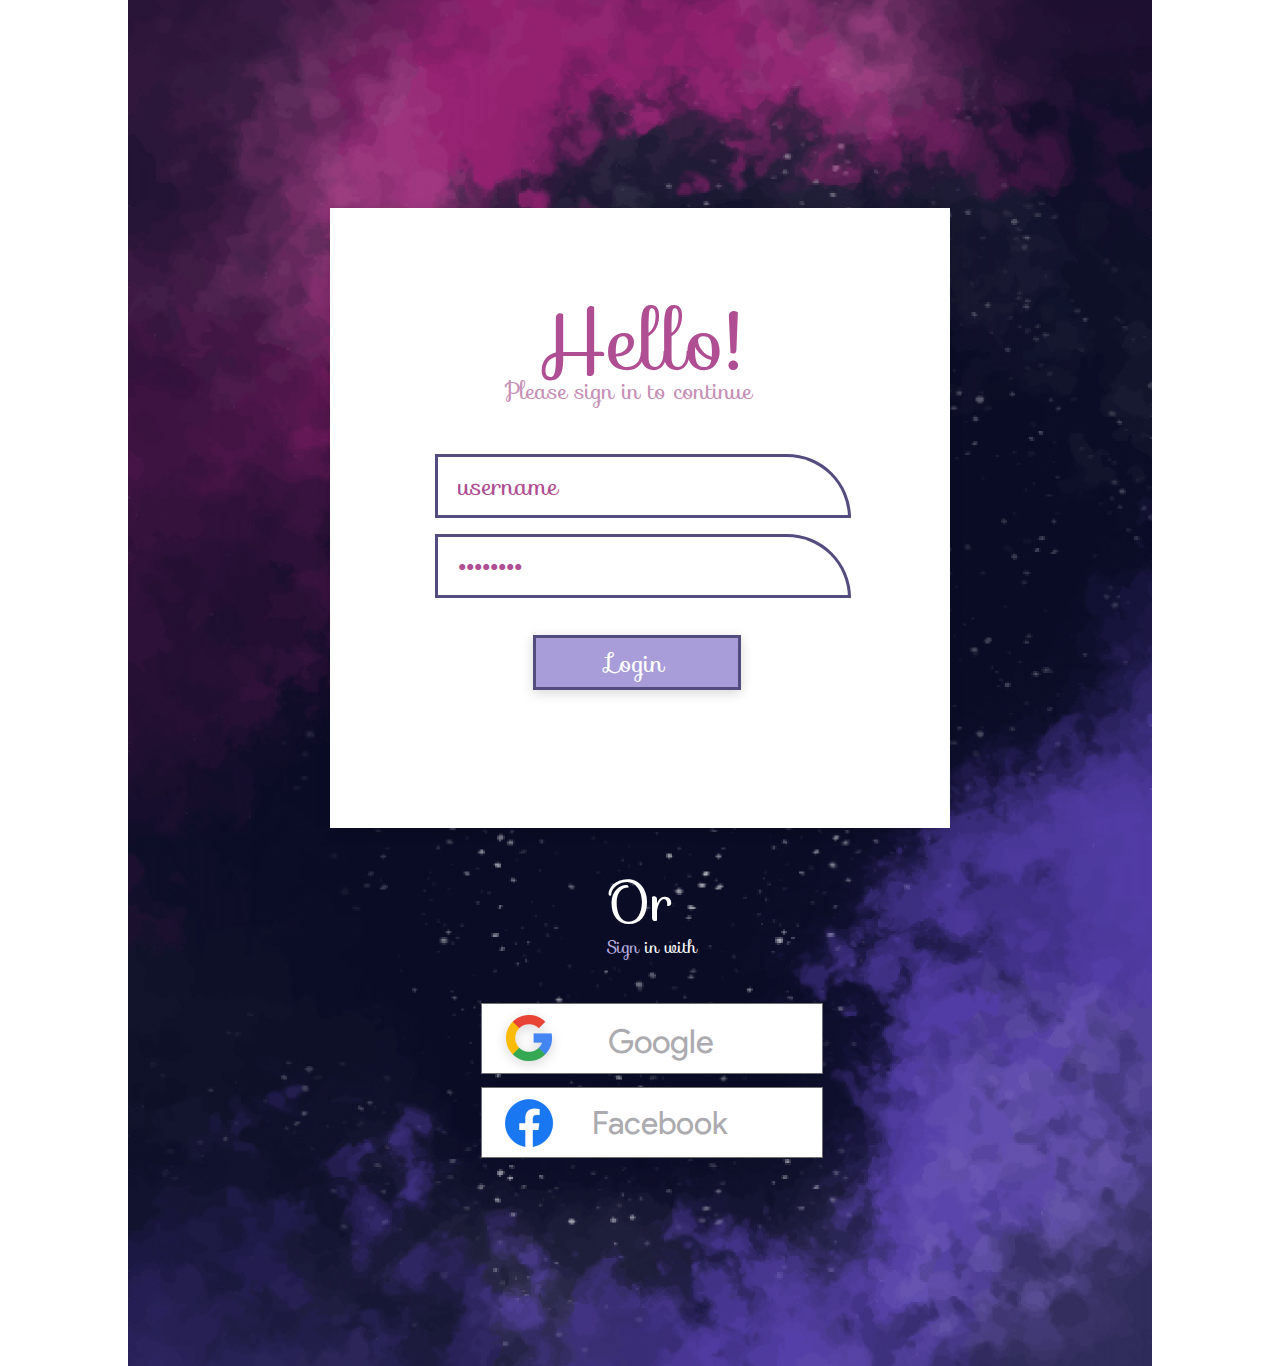
==== commit 91c64920: "V3.0.1" ====
--- a/x1024/x1024.html
+++ b/x1024/x1024.html
@@ -152,13 +152,11 @@
                     class="greetings">
                     <div data-layer="77b8696d-60e4-47fc-b0c9-cc4b478286f8" class="default">
                         <div data-layer="0a7ec2b3-8905-46a4-8d5e-c59205ccdf6c" class="hello">Hello!</div>
-                        <div data-layer="90de5810-2c1a-4804-abab-f3cc1c2ec66c" class="pleaseSignInToContinue">Please
-                            sign in to continue</div>
+                        <div data-layer="90de5810-2c1a-4804-abab-f3cc1c2ec66c" class="pleaseSignInToContinue">Please sign in to continue</div>
                     </div>
                     <div data-layer="2d4528ff-bd74-45e6-9b46-755cd51c737b" class="default8616e8f6">
                         <div data-layer="a7818c16-ef41-4e87-87da-5ff7b4ac74c5" class="helloebcd25c8">Hello!</div>
-                        <div data-layer="836bbcd0-b617-4ee7-bb1a-ea4db23b5386" class="pleaseSignInToContinue56eed78a">
-                            Please sign in to continue</div>
+                        <div data-layer="836bbcd0-b617-4ee7-bb1a-ea4db23b5386" class="pleaseSignInToContinue56eed78a">Please sign in to continue</div>
                     </div>
                 </button>
             </div>
